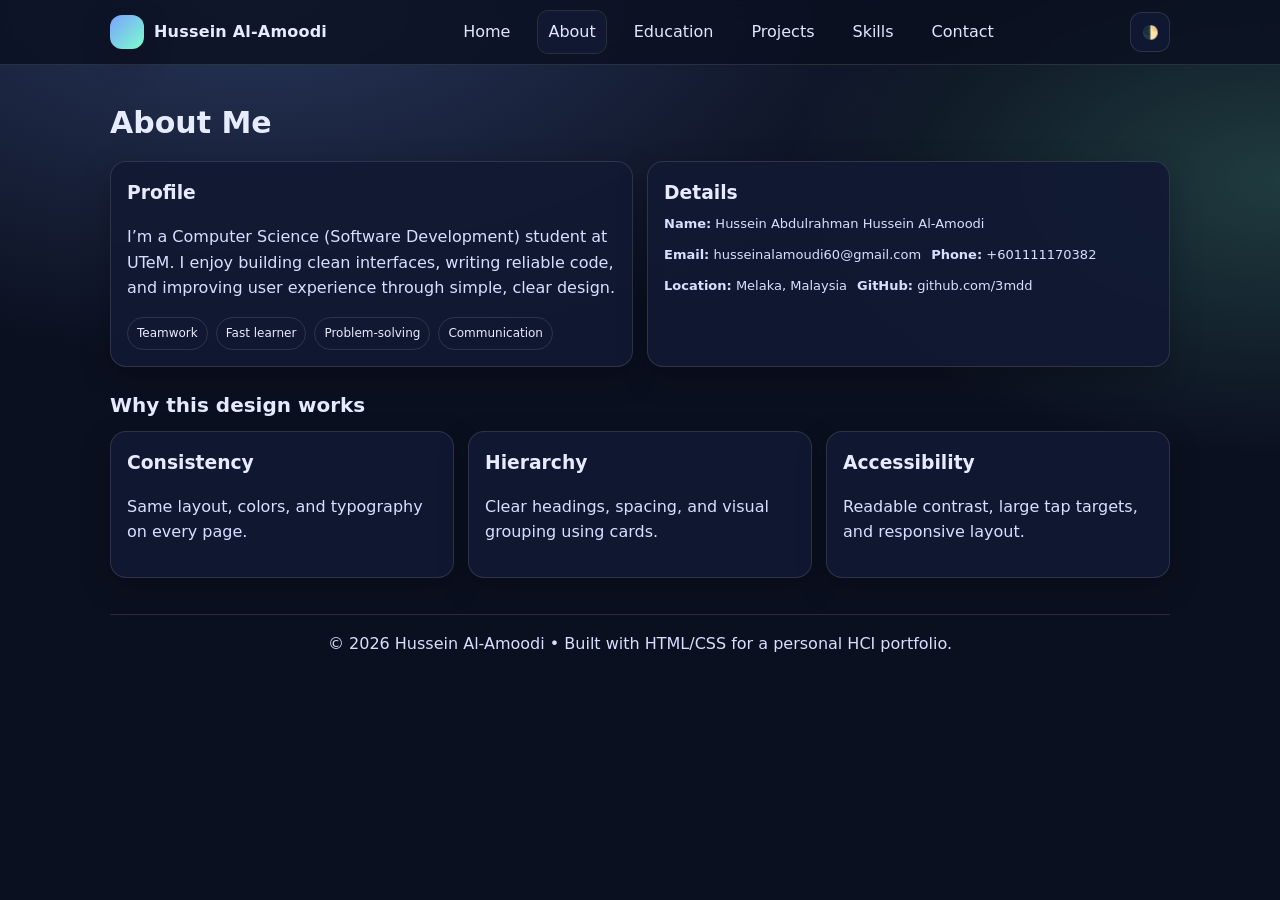
==== about.html @ 6aef47e0 "Add files via upload" ====
<!doctype html>
<html lang="en" data-theme="dark">
<head>
  <meta charset="utf-8" />
  <meta name="viewport" content="width=device-width, initial-scale=1" />
  <title>About | Portfolio</title>
  <meta name="description" content="About page." />
  <link rel="stylesheet" href="style.css" />
</head>
<body>

<header>
  <div class="container nav">
    <a class="brand" href="index.html">
      <span class="badge" aria-hidden="true"></span>
      <span>Hussein Al-Amoodi</span>
    </a>

    <nav class="navlinks" aria-label="Primary">
      <a class="" href="index.html">Home</a>
      <a class="active" href="about.html">About</a>
      <a class="" href="education.html">Education</a>
      <a class="" href="projects.html">Projects</a>
      <a class="" href="skills.html">Skills</a>
      <a class="" href="contact.html">Contact</a>
    </nav>

    <div class="actions">
      <button class="btn iconbtn hamburger" data-action="menu" aria-label="Menu">☰</button>
      <button class="btn iconbtn" data-action="theme" aria-label="Toggle theme">🌓</button>
    </div>
  </div>
</header>

<main>
  <div class="container">

    <div class="pagehead">
      <div>
        <h1>About Me</h1>
      </div>
    </div>

    <div class="two">
      <div class="card item">
        <h3>Profile</h3>
        <p class="muted">
          I’m a Computer Science (Software Development) student at UTeM. I enjoy building clean interfaces, writing reliable code, and improving user experience through simple, clear design.
        </p>
        <div class="tags">
          <span class="tag">Teamwork</span>
          <span class="tag">Fast learner</span>
          <span class="tag">Problem-solving</span>
          <span class="tag">Communication</span>
        </div>
      </div>

      <div class="card item">
        <h3>Details</h3>
        <div class="meta">
          <div><b>Name:</b> Hussein Abdulrahman Hussein Al-Amoodi</div>
          <div><b>Email:</b> husseinalamoudi60@gmail.com</div>
          <div><b>Phone:</b> +601111170382</div>
          <div><b>Location:</b> Melaka, Malaysia</div>
          <div><b>GitHub:</b> <a href="https://github.com/3mdd">github.com/3mdd</a></div>
        </div>
        </div>
    </div>

    <div class="section">
      <h2>Why this design works</h2>
      <div class="three">
        <div class="card item">
          <h3>Consistency</h3>
          <p class="muted">Same layout, colors, and typography on every page.</p>
        </div>
        <div class="card item">
          <h3>Hierarchy</h3>
          <p class="muted">Clear headings, spacing, and visual grouping using cards.</p>
        </div>
        <div class="card item">
          <h3>Accessibility</h3>
          <p class="muted">Readable contrast, large tap targets, and responsive layout.</p>
        </div>
      </div>
    </div>

    <div class="footer">© <span id="y"></span> Hussein Al-Amoodi • Built with HTML/CSS for a personal HCI portfolio.</div>
  </div>
</main>
<button id="backToTop" class="btn backToTop" aria-label="Back to top">↑</button>

<script src="script.js"></script>
<script>document.getElementById('y').textContent = new Date().getFullYear();</script>
</body>
</html>
---- style.css ----
:root{
  --bg:#0b1020;
  --panel:#121a33;
  --text:#e7ebff;
  --muted:#b7c0ff;
  --brand:#7aa2ff;
  --brand2:#7bffcb;
  --line:rgba(255,255,255,.12);
  --shadow: 0 10px 30px rgba(0,0,0,.25);
  --radius:16px;
  --max:1100px;
  --font: system-ui, -apple-system, Segoe UI, Roboto, Arial, sans-serif;
}

[data-theme="light"]{
  --bg:#f6f7fb;
  --panel:#ffffff;
  --text:#0c1224;
  --muted:#49506a;
  --brand:#2c5bff;
  --brand2:#00a870;
  --line:rgba(0,0,0,.12);
  --shadow: 0 10px 30px rgba(10,15,35,.10);
}

*{box-sizing:border-box}
html,body{height:100%}
body{
  margin:0;
  font-family:var(--font);
  background: radial-gradient(1200px 600px at 20% 0%, rgba(122,162,255,.25), transparent 60%),
              radial-gradient(900px 500px at 100% 20%, rgba(123,255,203,.18), transparent 55%),
              var(--bg);
  color:var(--text);
  line-height:1.6;
}

a{color:inherit; text-decoration:none}
.container{max-width:var(--max); margin:0 auto; padding:0 20px}
header{
  position:sticky; top:0; z-index:50;
  backdrop-filter: blur(10px);
  background: color-mix(in oklab, var(--bg) 80%, transparent);
  border-bottom:1px solid var(--line);
}
.nav{
  display:flex; align-items:center; justify-content:space-between;
  height:64px;
}
.brand{display:flex; gap:10px; align-items:center; font-weight:800; letter-spacing:.2px}
.badge{
  width:34px; height:34px; border-radius:12px;
  background: linear-gradient(135deg, var(--brand), var(--brand2));
  box-shadow: var(--shadow);
}
.navlinks{display:flex; gap:18px; align-items:center}
.navlinks a{
  padding:8px 10px; border-radius:10px;
  color: color-mix(in oklab, var(--text) 90%, var(--muted));
}
.navlinks a.active, .navlinks a:hover{
  background: color-mix(in oklab, var(--panel) 85%, transparent);
  outline:1px solid var(--line);
}
.actions{display:flex; gap:10px; align-items:center}
.btn{
  display:inline-flex; align-items:center; justify-content:center;
  padding:10px 14px; border-radius:12px;
  border:1px solid var(--line);
  background: color-mix(in oklab, var(--panel) 88%, transparent);
  color:var(--text);
  box-shadow: none;
  cursor:pointer;
  transition: transform .08s ease, background .2s ease, border-color .2s ease;
}
.btn:hover{transform: translateY(-1px); border-color: color-mix(in oklab, var(--brand) 45%, var(--line))}
.btn.primary{
  background: linear-gradient(135deg, var(--brand), var(--brand2));
  border-color: transparent;
  color:#06101a;
  font-weight:700;
}
.btn.primary:hover{transform: translateY(-1px) scale(1.01)}
.iconbtn{width:40px; height:40px; padding:0; border-radius:12px}
main{padding:34px 0 60px}
.hero{
  display:grid; grid-template-columns: 1.2fr .8fr; gap:22px;
  align-items:stretch;
}
.card{
  background: color-mix(in oklab, var(--panel) 92%, transparent);
  border:1px solid var(--line);
  border-radius:var(--radius);
  box-shadow:var(--shadow);
}
.hero .left{padding:26px}
.hero h1{margin:0 0 6px; font-size: clamp(28px, 4vw, 44px); line-height:1.15}
.hero p{margin:0 0 16px; color: color-mix(in oklab, var(--text) 82%, var(--muted))}
.pills{display:flex; flex-wrap:wrap; gap:10px; margin-top:14px}
.pill{
  font-size:13px; padding:7px 10px; border-radius:999px;
  border:1px solid var(--line);
  background: color-mix(in oklab, var(--panel) 86%, transparent);
  color: color-mix(in oklab, var(--text) 88%, var(--muted));
}
.hero .right{padding:18px; display:flex; flex-direction:column; gap:12px}
.photo{
  aspect-ratio: 4/3;
  border-radius: 14px;
  border:1px dashed var(--line);
  display:grid; place-items:center;
  color: color-mix(in oklab, var(--text) 70%, var(--muted));
  background: color-mix(in oklab, var(--panel) 80%, transparent);
}
.section{margin-top:22px}
.section h2{margin:0 0 10px; font-size:20px}
.grid{
  display:grid; grid-template-columns: repeat(3, 1fr); gap:14px;
}
.small{padding:14px}
.kpi{font-weight:800; font-size:20px}
.muted{color: color-mix(in oklab, var(--text) 70%, var(--muted))}
.footer{
  margin-top:36px; padding:16px; text-align:center;
  color: color-mix(in oklab, var(--text) 70%, var(--muted));
  border-top:1px solid var(--line);
}

.pagehead{display:flex; justify-content:space-between; align-items:flex-end; gap:16px; margin-bottom:14px}
.pagehead h1{margin:0; font-size:30px}
.pagehead p{margin:0; color: color-mix(in oklab, var(--text) 78%, var(--muted))}

.list{display:grid; gap:12px}
.item{padding:16px}
.item h3{margin:0 0 6px}
.item .meta{display:flex; flex-wrap:wrap; gap:10px; font-size:13px; color: color-mix(in oklab, var(--text) 70%, var(--muted))}
.tags{display:flex; flex-wrap:wrap; gap:8px; margin-top:10px}
.tag{font-size:12px; padding:6px 9px; border-radius:999px; border:1px solid var(--line)}
.two{display:grid; grid-template-columns:1fr 1fr; gap:14px}
.three{display:grid; grid-template-columns:repeat(3,1fr); gap:14px}

.timeline{display:grid; gap:12px}
.trow{padding:16px; display:grid; gap:6px}
.trow .top{display:flex; justify-content:space-between; gap:10px; flex-wrap:wrap}
.trow .when{font-size:13px; color: color-mix(in oklab, var(--text) 70%, var(--muted))}

.form{display:grid; gap:10px}
input, textarea{
  width:100%;
  padding:12px 12px;
  border-radius:12px;
  border:1px solid var(--line);
  background: color-mix(in oklab, var(--panel) 88%, transparent);
  color:var(--text);
  outline:none;
}
textarea{min-height:120px; resize:vertical}
.help{font-size:13px; color: color-mix(in oklab, var(--text) 70%, var(--muted))}

/* modal */
.modalbackdrop{
  position:fixed; inset:0; display:none;
  background:rgba(0,0,0,.55);
  align-items:center; justify-content:center;
  padding:16px;
}
.modal{
  max-width:760px; width:100%;
  border-radius:16px;
  border:1px solid var(--line);
  background: var(--panel);
  box-shadow: var(--shadow);
  padding:16px;
}
.modal .mhead{display:flex; justify-content:space-between; align-items:center; gap:10px}
.modal .mhead h3{margin:0}
.modal .mbody{margin-top:10px; color: color-mix(in oklab, var(--text) 88%, var(--muted))}
.modal .preview{
  margin-top:12px;
  border:1px dashed var(--line);
  border-radius:14px;
  aspect-ratio: 16/9;
  display:grid; place-items:center;
  background: color-mix(in oklab, var(--panel) 86%, transparent);
  color: color-mix(in oklab, var(--text) 70%, var(--muted));
}

/* responsive */
.hamburger{display:none}
@media (max-width: 920px){
  .hero{grid-template-columns:1fr}
  .grid{grid-template-columns:1fr}
  .two{grid-template-columns:1fr}
  .three{grid-template-columns:1fr}
}
@media (max-width: 760px){
  .navlinks{
    position:fixed; top:64px; left:0; right:0;
    display:none; flex-direction:column; gap:0;
    background: color-mix(in oklab, var(--bg) 92%, transparent);
    border-bottom:1px solid var(--line);
    padding:10px;
  }
  .navlinks a{width:100%}
  .hamburger{display:inline-flex}
}

/* --- Avatar badge --- */
.avatarWrap{
  width: 220px;
  height: 220px;
  margin: 0 auto;
  border-radius: 999px;
  position: relative;
  padding: 10px;
  background: linear-gradient(135deg, var(--brand), var(--brand2));
  box-shadow: 0 18px 50px rgba(0,0,0,.35);
}

.avatarWrap::after{
  content:"";
  position:absolute;
  inset:-10px;
  border-radius:999px;
  background: linear-gradient(135deg, var(--brand), var(--brand2));
  opacity: .18;
  filter: blur(18px);
  z-index: 0;
}

.avatarImg{
  width: 100%;
  height: 100%;
  border-radius: 999px;
  object-fit: cover;
  background: color-mix(in oklab, var(--panel) 92%, transparent);
  border: 2px solid rgba(255,255,255,.25);
  position: relative;
  z-index: 1;
}

.avatarImg { object-position: 50% 20%; }

/* Featured ribbon (fixed) */
.card.item { position: relative; }

.ribbon{
  position: absolute;
  top: 12px;
  right: 12px;
  z-index: 5;

  padding: 6px 10px;
  border-radius: 999px;

  font-size: 12px;
  font-weight: 800;
  letter-spacing: .2px;
  line-height: 1;

  color: #06101a;
  background: linear-gradient(135deg, var(--brand), var(--brand2));
  box-shadow: var(--shadow);
}

/* Give the title a bit of space so it never collides with the badge */
.card.item h3{
  padding-right: 90px;
}

/* Back to top button */
.backToTop{
  position: fixed;
  right: 18px;
  bottom: 18px;
  width: 46px;
  height: 46px;
  padding: 0;
  border-radius: 14px;
  display: none;      /* hidden by default */
  z-index: 1000;
}
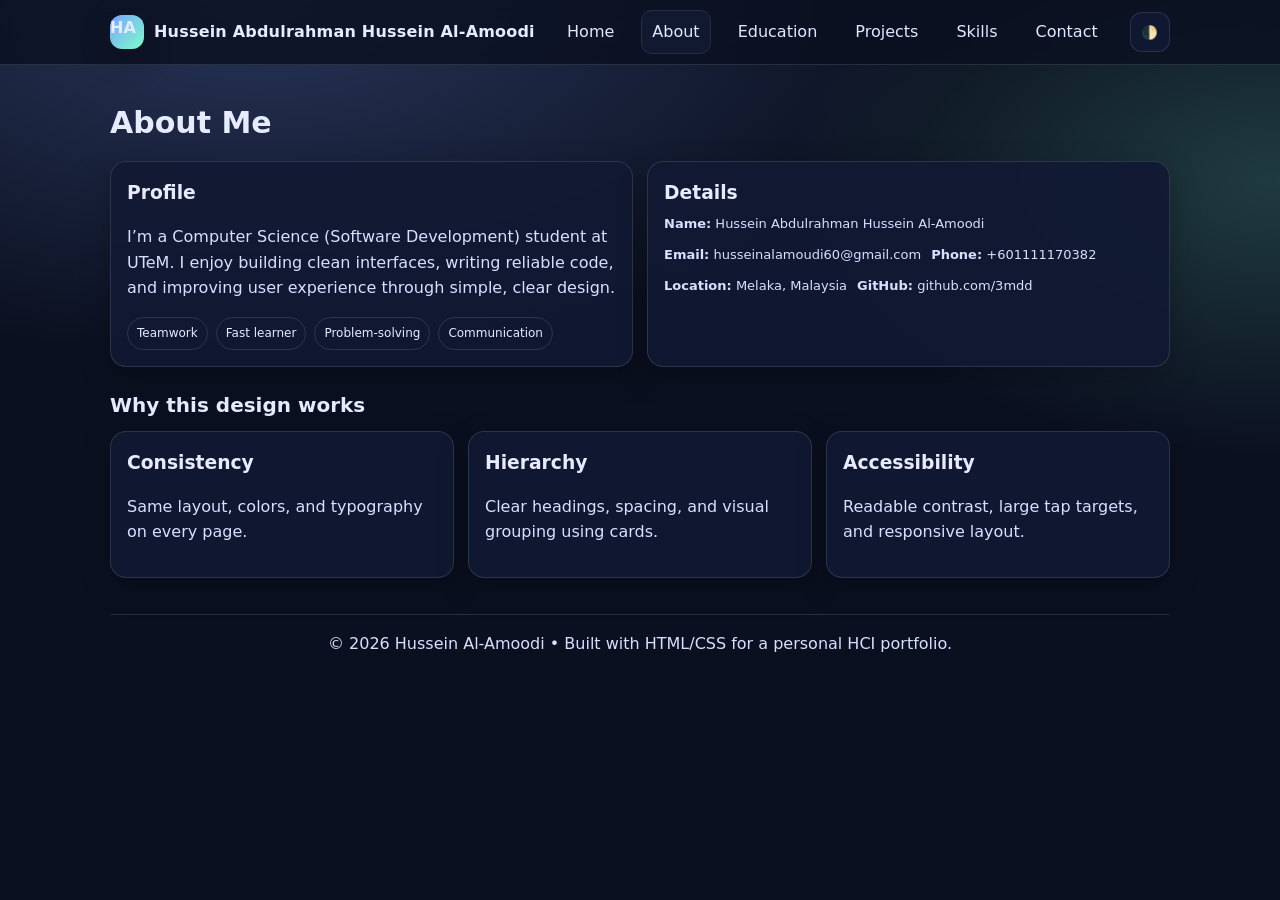
==== commit ef7a6b63: "Update header with full name and badge" ====
--- a/about.html
+++ b/about.html
@@ -12,8 +12,8 @@
 <header>
   <div class="container nav">
     <a class="brand" href="index.html">
-      <span class="badge" aria-hidden="true"></span>
-      <span>Hussein Al-Amoodi</span>
+<span class="badge" aria-hidden="true">HA</span>
+      <span>Hussein Abdulrahman Hussein Al-Amoodi</span>
     </a>
 
     <nav class="navlinks" aria-label="Primary">
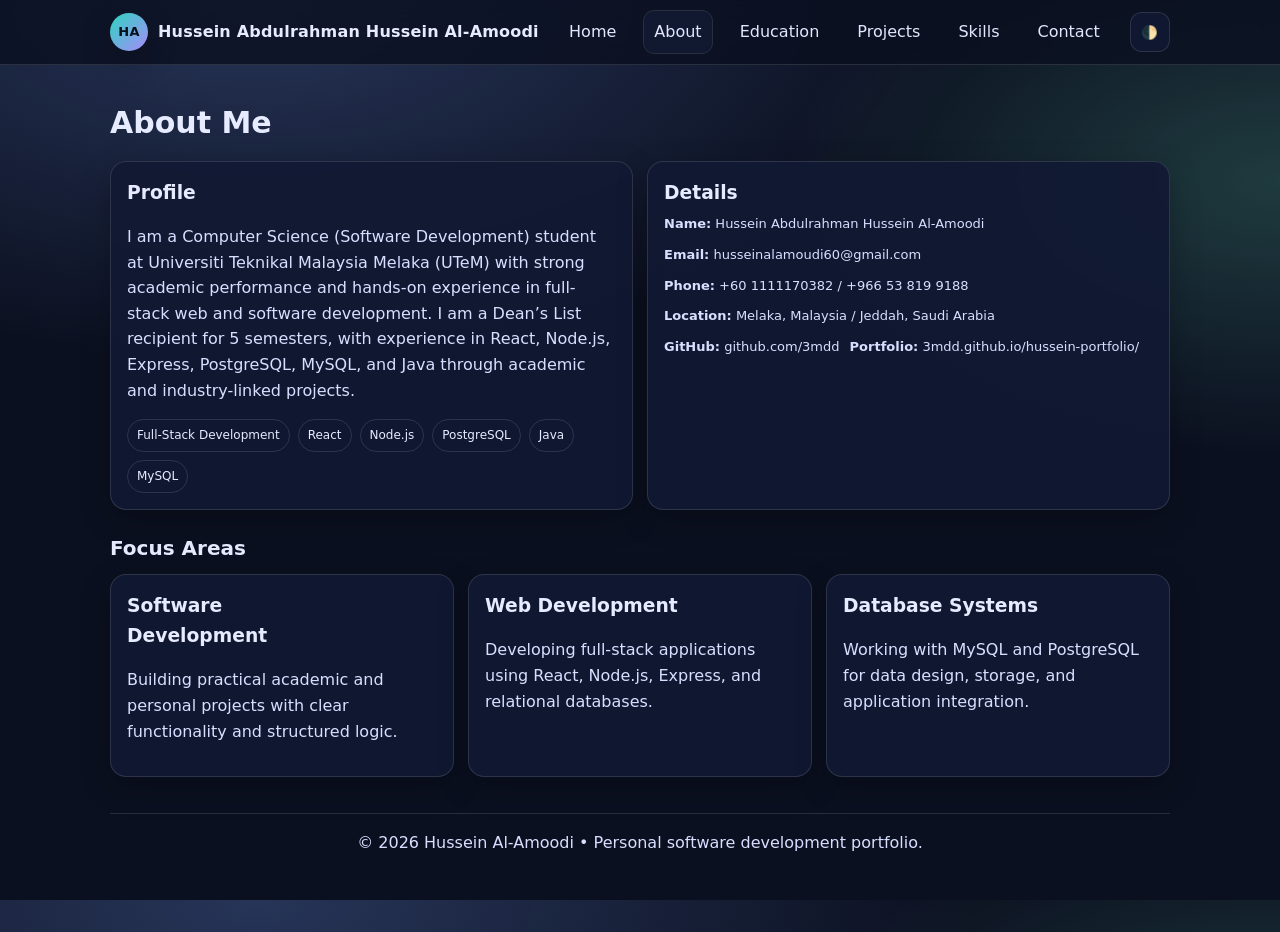
==== commit fe8909bc: "Revise about.html for enhanced personal profile Updated personal information and project description" ====
--- a/about.html
+++ b/about.html
@@ -12,7 +12,7 @@
 <header>
   <div class="container nav">
     <a class="brand" href="index.html">
-<span class="badge" aria-hidden="true">HA</span>
+      <span class="badge" aria-hidden="true">HA</span>
       <span>Hussein Abdulrahman Hussein Al-Amoodi</span>
     </a>
 
@@ -45,13 +45,15 @@
       <div class="card item">
         <h3>Profile</h3>
         <p class="muted">
-          I’m a Computer Science (Software Development) student at UTeM. I enjoy building clean interfaces, writing reliable code, and improving user experience through simple, clear design.
+          I am a Computer Science (Software Development) student at Universiti Teknikal Malaysia Melaka (UTeM) with strong academic performance and hands-on experience in full-stack web and software development. I am a Dean’s List recipient for 5 semesters, with experience in React, Node.js, Express, PostgreSQL, MySQL, and Java through academic and industry-linked projects.
         </p>
         <div class="tags">
-          <span class="tag">Teamwork</span>
-          <span class="tag">Fast learner</span>
-          <span class="tag">Problem-solving</span>
-          <span class="tag">Communication</span>
+          <span class="tag">Full-Stack Development</span>
+          <span class="tag">React</span>
+          <span class="tag">Node.js</span>
+          <span class="tag">PostgreSQL</span>
+          <span class="tag">Java</span>
+          <span class="tag">MySQL</span>
         </div>
       </div>
 
@@ -60,32 +62,33 @@
         <div class="meta">
           <div><b>Name:</b> Hussein Abdulrahman Hussein Al-Amoodi</div>
           <div><b>Email:</b> husseinalamoudi60@gmail.com</div>
-          <div><b>Phone:</b> +601111170382</div>
-          <div><b>Location:</b> Melaka, Malaysia</div>
-          <div><b>GitHub:</b> <a href="https://github.com/3mdd">github.com/3mdd</a></div>
-        </div>
-        </div>
-    </div>
-
-    <div class="section">
-      <h2>Why this design works</h2>
-      <div class="three">
-        <div class="card item">
-          <h3>Consistency</h3>
-          <p class="muted">Same layout, colors, and typography on every page.</p>
-        </div>
-        <div class="card item">
-          <h3>Hierarchy</h3>
-          <p class="muted">Clear headings, spacing, and visual grouping using cards.</p>
-        </div>
-        <div class="card item">
-          <h3>Accessibility</h3>
-          <p class="muted">Readable contrast, large tap targets, and responsive layout.</p>
+          <div><b>Phone:</b> +60 1111170382 / +966 53 819 9188</div>
+          <div><b>Location:</b> Melaka, Malaysia / Jeddah, Saudi Arabia</div>
+          <div><b>GitHub:</b> <a href="https://github.com/3mdd" target="_blank" rel="noopener">github.com/3mdd</a></div>
+          <div><b>Portfolio:</b> <a href="https://3mdd.github.io/hussein-portfolio/" target="_blank" rel="noopener">3mdd.github.io/hussein-portfolio/</a></div>
         </div>
       </div>
     </div>
 
-    <div class="footer">© <span id="y"></span> Hussein Al-Amoodi • Built with HTML/CSS for a personal HCI portfolio.</div>
+    <div class="section">
+      <h2>Focus Areas</h2>
+      <div class="three">
+        <div class="card item">
+          <h3>Software Development</h3>
+          <p class="muted">Building practical academic and personal projects with clear functionality and structured logic.</p>
+        </div>
+        <div class="card item">
+          <h3>Web Development</h3>
+          <p class="muted">Developing full-stack applications using React, Node.js, Express, and relational databases.</p>
+        </div>
+        <div class="card item">
+          <h3>Database Systems</h3>
+          <p class="muted">Working with MySQL and PostgreSQL for data design, storage, and application integration.</p>
+        </div>
+      </div>
+    </div>
+
+    <div class="footer">© <span id="y"></span> Hussein Al-Amoodi • Personal software development portfolio.</div>
   </div>
 </main>
 <button id="backToTop" class="btn backToTop" aria-label="Back to top">↑</button>
--- a/style.css
+++ b/style.css
@@ -3,8 +3,8 @@
   --panel:#121a33;
   --text:#e7ebff;
   --muted:#b7c0ff;
-  --brand:#7aa2ff;
-  --brand2:#7bffcb;
+   --brand: #2dd4bf;
+--brand2:#a78bfa;
   --line:rgba(255,255,255,.12);
   --shadow: 0 10px 30px rgba(0,0,0,.25);
   --radius:16px;
@@ -17,8 +17,8 @@
   --panel:#ffffff;
   --text:#0c1224;
   --muted:#49506a;
-  --brand:#2c5bff;
-  --brand2:#00a870;
+   --brand:#14b8a6;
+--brand2:#8b5cf6;
   --line:rgba(0,0,0,.12);
   --shadow: 0 10px 30px rgba(10,15,35,.10);
 }
@@ -49,7 +49,14 @@
 }
 .brand{display:flex; gap:10px; align-items:center; font-weight:800; letter-spacing:.2px}
 .badge{
-  width:34px; height:34px; border-radius:12px;
+  width: 38px;
+  height: 38px;
+  border-radius: 999px;     /* circle */
+  display: grid;
+  place-items: center;
+  font-weight: 900;
+  font-size: 13px;
+  color: #06101a;
   background: linear-gradient(135deg, var(--brand), var(--brand2));
   box-shadow: var(--shadow);
 }
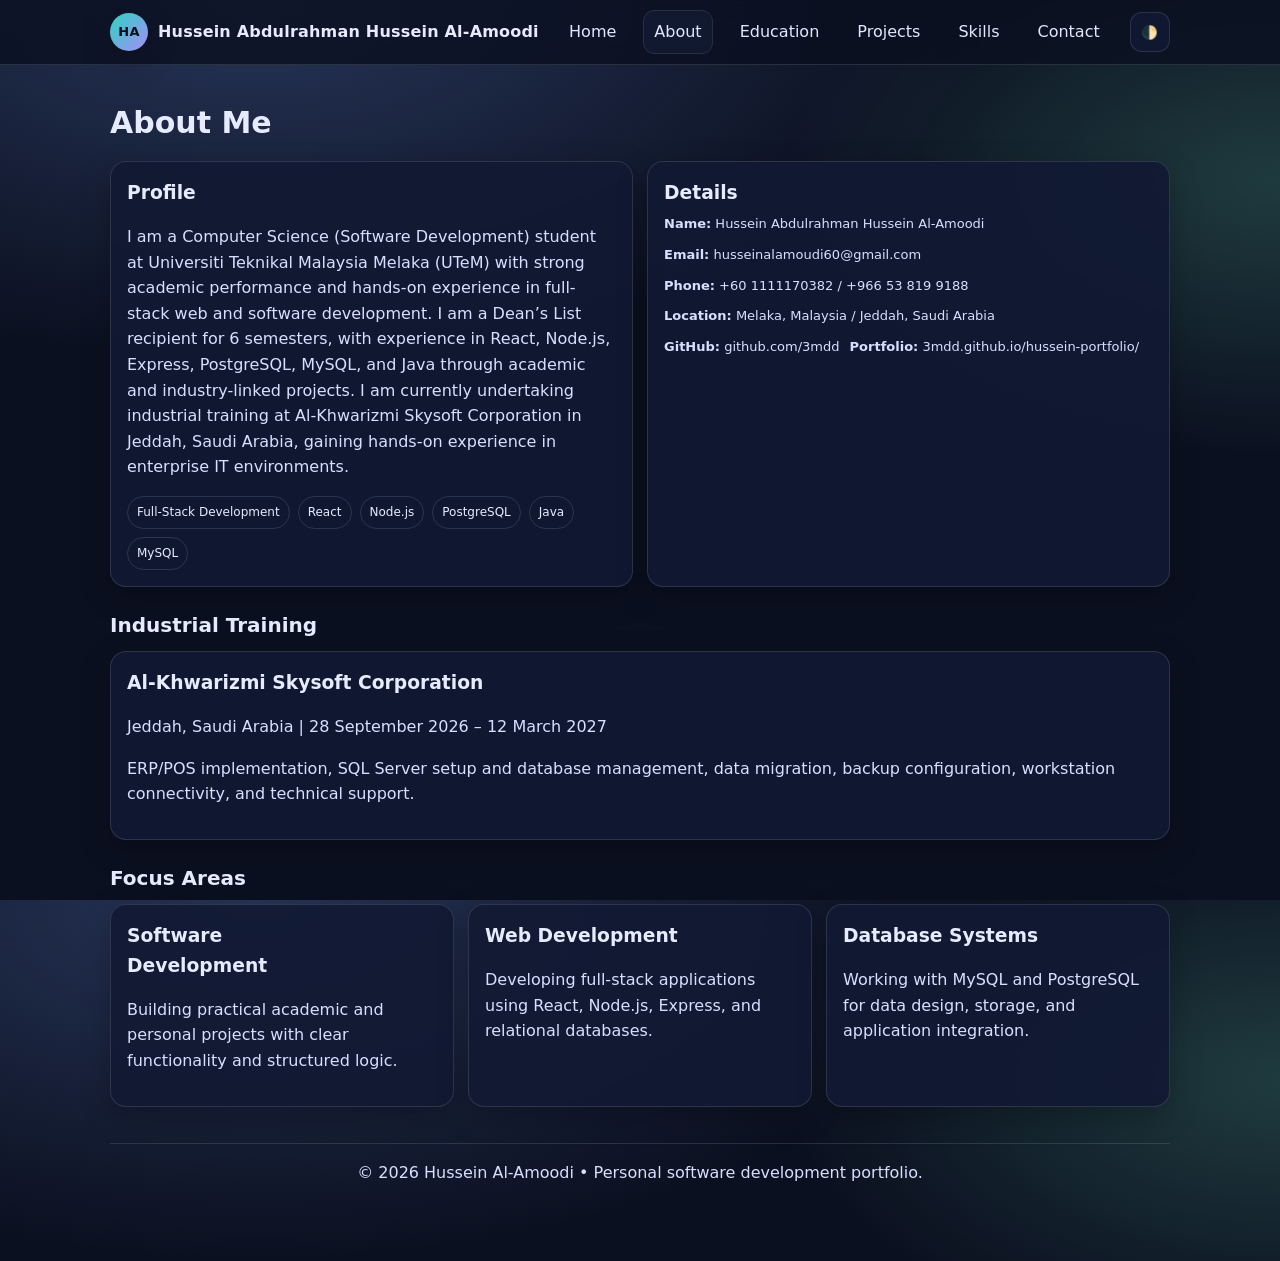
==== commit 944de802: "Update portfolio content, projects, and skills 5." ====
--- a/about.html
+++ b/about.html
@@ -45,7 +45,7 @@
       <div class="card item">
         <h3>Profile</h3>
         <p class="muted">
-          I am a Computer Science (Software Development) student at Universiti Teknikal Malaysia Melaka (UTeM) with strong academic performance and hands-on experience in full-stack web and software development. I am a Dean’s List recipient for 5 semesters, with experience in React, Node.js, Express, PostgreSQL, MySQL, and Java through academic and industry-linked projects.
+          I am a Computer Science (Software Development) student at Universiti Teknikal Malaysia Melaka (UTeM) with strong academic performance and hands-on experience in full-stack web and software development. I am a Dean’s List recipient for 6 semesters, with experience in React, Node.js, Express, PostgreSQL, MySQL, and Java through academic and industry-linked projects. I am currently undertaking industrial training at Al-Khwarizmi Skysoft Corporation in Jeddah, Saudi Arabia, gaining hands-on experience in enterprise IT environments.
         </p>
         <div class="tags">
           <span class="tag">Full-Stack Development</span>
@@ -67,6 +67,15 @@
           <div><b>GitHub:</b> <a href="https://github.com/3mdd" target="_blank" rel="noopener">github.com/3mdd</a></div>
           <div><b>Portfolio:</b> <a href="https://3mdd.github.io/hussein-portfolio/" target="_blank" rel="noopener">3mdd.github.io/hussein-portfolio/</a></div>
         </div>
+      </div>
+    </div>
+
+    <div class="section">
+      <h2>Industrial Training</h2>
+      <div class="card item">
+        <h3>Al-Khwarizmi Skysoft Corporation</h3>
+        <p class="muted">Jeddah, Saudi Arabia | 28 September 2026 – 12 March 2027</p>
+        <p class="muted">ERP/POS implementation, SQL Server setup and database management, data migration, backup configuration, workstation connectivity, and technical support.</p>
       </div>
     </div>
 
